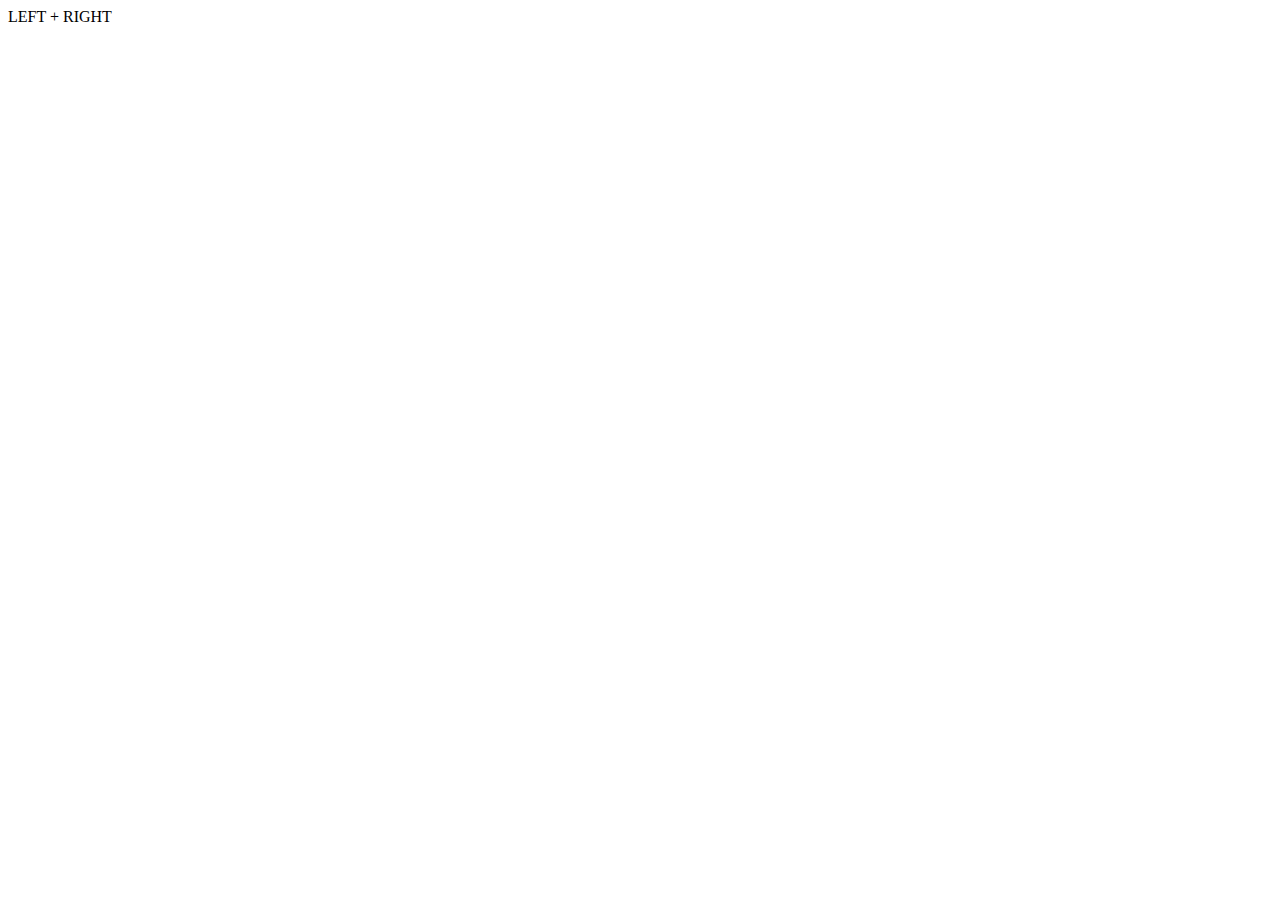
==== index.html @ 45dc5f55 "Main" ====
<!DOCTYPE html>
<html lang="en">
<head>
    <meta charset="UTF-8">
    <meta http-equiv="X-UA-Compatible" content="IE=edge">
    <meta name="viewport" content="width=device-width, initial-scale=1.0">
    <title>SIGN_UP</title>
    <link rel="stylesheet" href="./css/main.css">
</head>
<body>
    <main>
        LEFT + RIGHT
    </main>
</body>
</html>
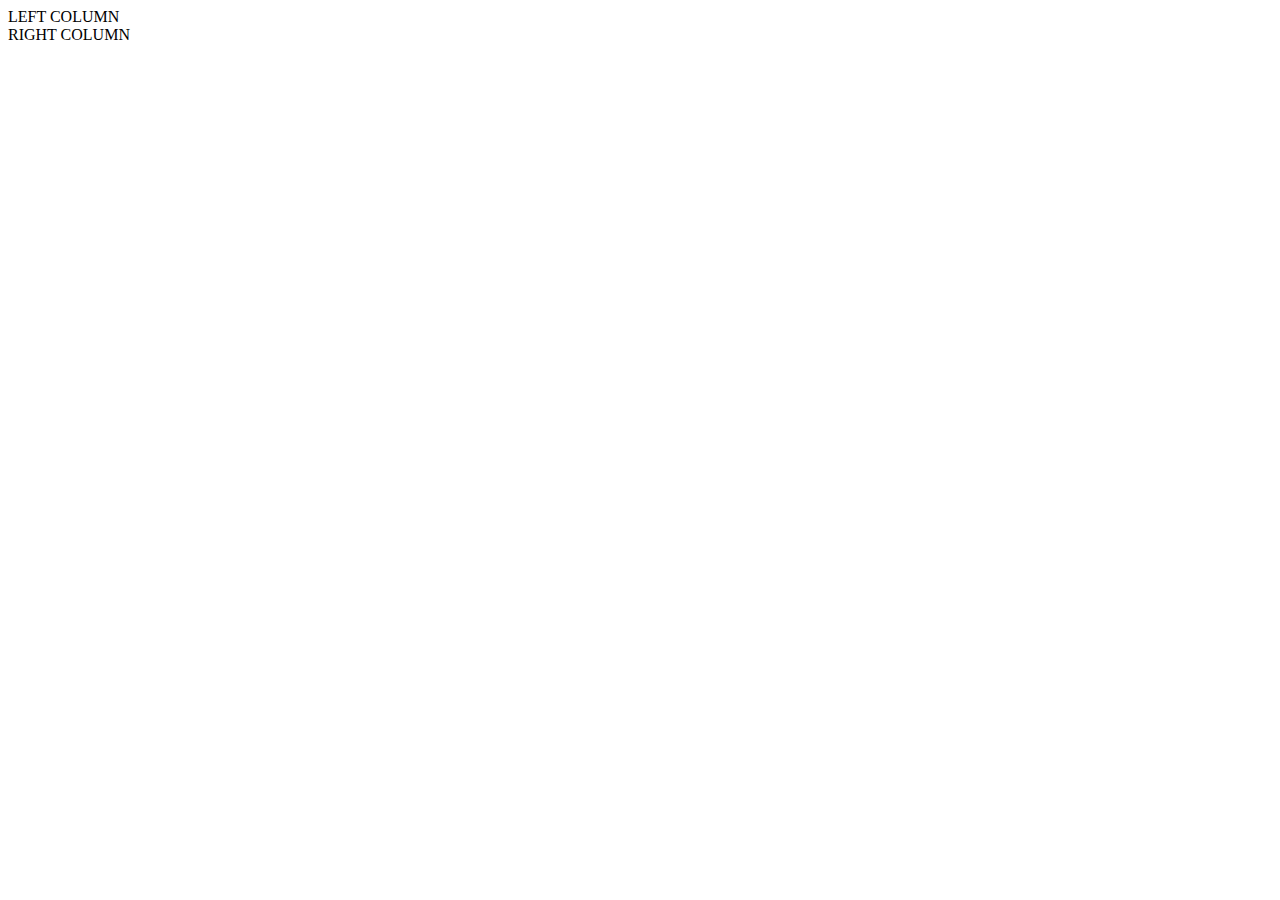
==== commit 45b3ad2b: "Column" ====
--- a/index.html
+++ b/index.html
@@ -9,7 +9,12 @@
 </head>
 <body>
     <main>
-        LEFT + RIGHT
+        <div>
+            LEFT COLUMN
+        </div>
+        <div>
+            RIGHT COLUMN
+        </div>
     </main>
 </body>
 </html>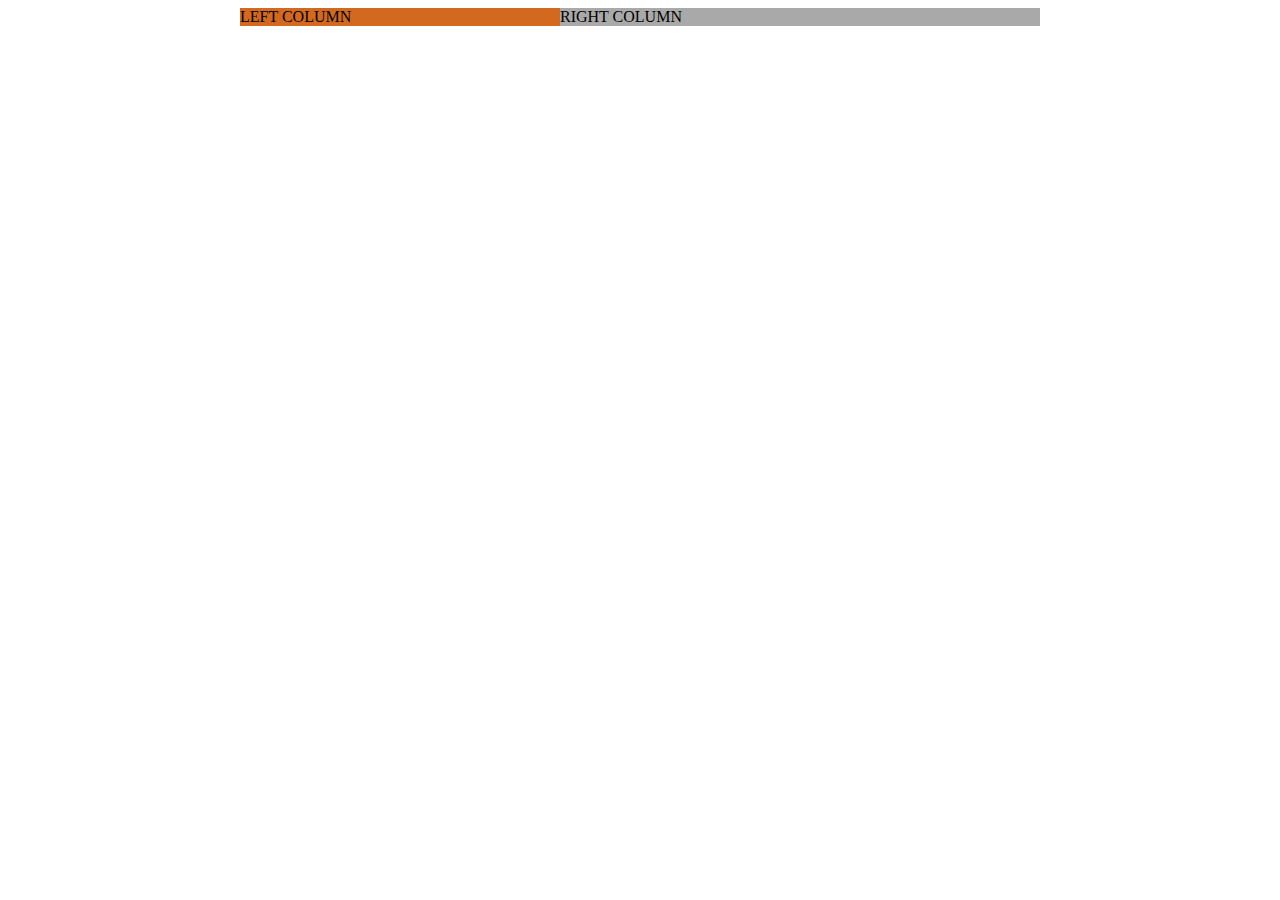
==== commit 561e68c9: "Klases" ====
--- a/index.html
+++ b/index.html
@@ -8,11 +8,11 @@
     <link rel="stylesheet" href="./css/main.css">
 </head>
 <body>
-    <main>
-        <div>
+    <main class="container">
+        <span class="left-column">
             LEFT COLUMN
-        </div>
-        <div>
+        </span>
+        <div class="right-column">
             RIGHT COLUMN
         </div>
     </main>
--- a/css/main.css
+++ b/css/main.css
@@ -0,0 +1,18 @@
+.container {
+    display: inline-block;
+    width: 800px;
+    background-color: blueviolet;
+    margin-left: calc((100% - 800px) / 2);
+}
+
+.left-column {
+    float: left;
+    width: 40%;
+    background-color: chocolate;
+}
+
+.right-column:last-of-type {
+    width: 60%;
+    float: left;
+    background-color: darkgray;
+}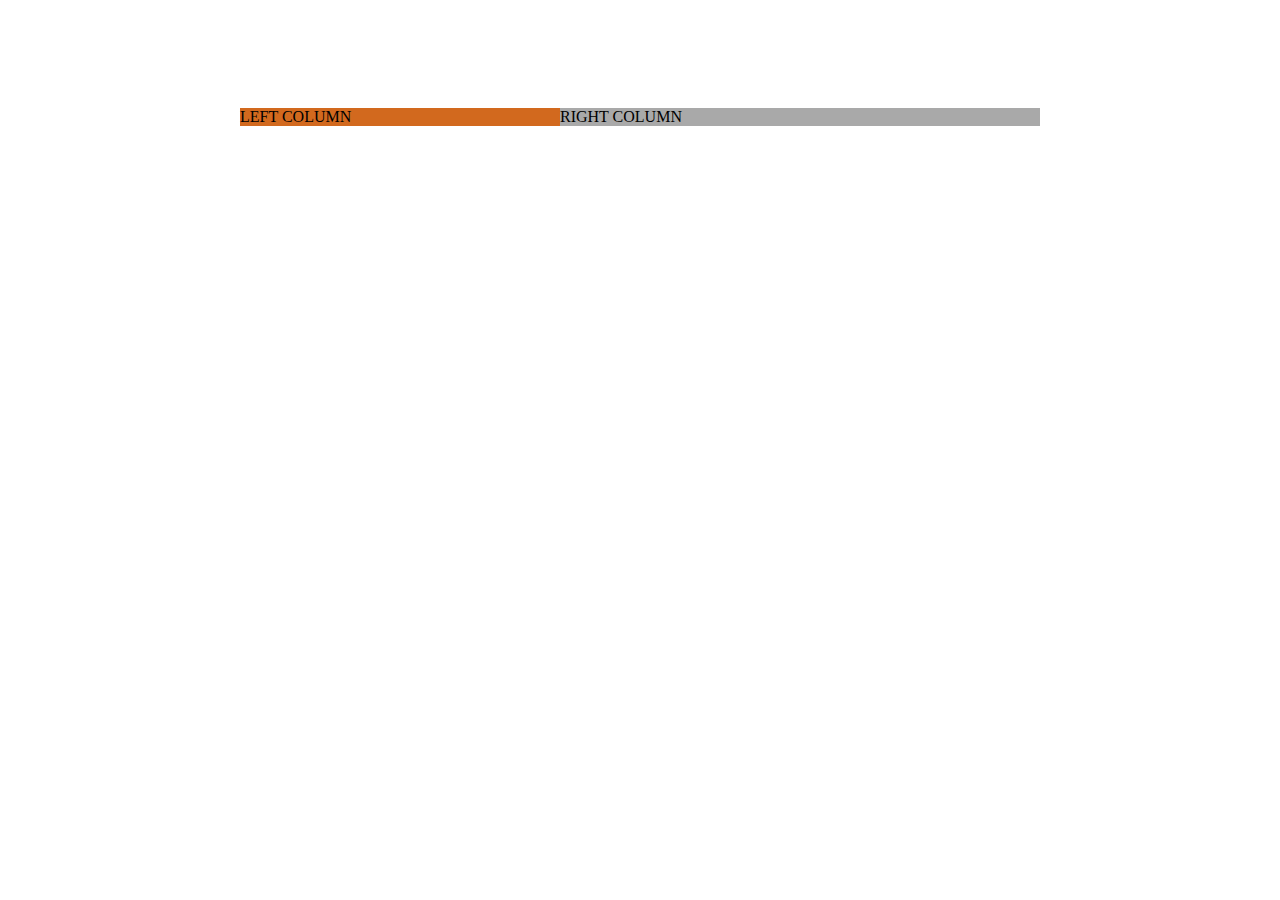
==== commit 31965178: "style-fix" ====
--- a/index.html
+++ b/index.html
@@ -9,9 +9,9 @@
 </head>
 <body>
     <main class="container">
-        <span class="left-column">
+        <div class="left-column">
             LEFT COLUMN
-        </span>
+        </div>
         <div class="right-column">
             RIGHT COLUMN
         </div>
--- a/css/main.css
+++ b/css/main.css
@@ -1,6 +1,7 @@
 .container {
     display: inline-block;
     width: 800px;
+    margin-top: 100px;
     background-color: blueviolet;
     margin-left: calc((100% - 800px) / 2);
 }
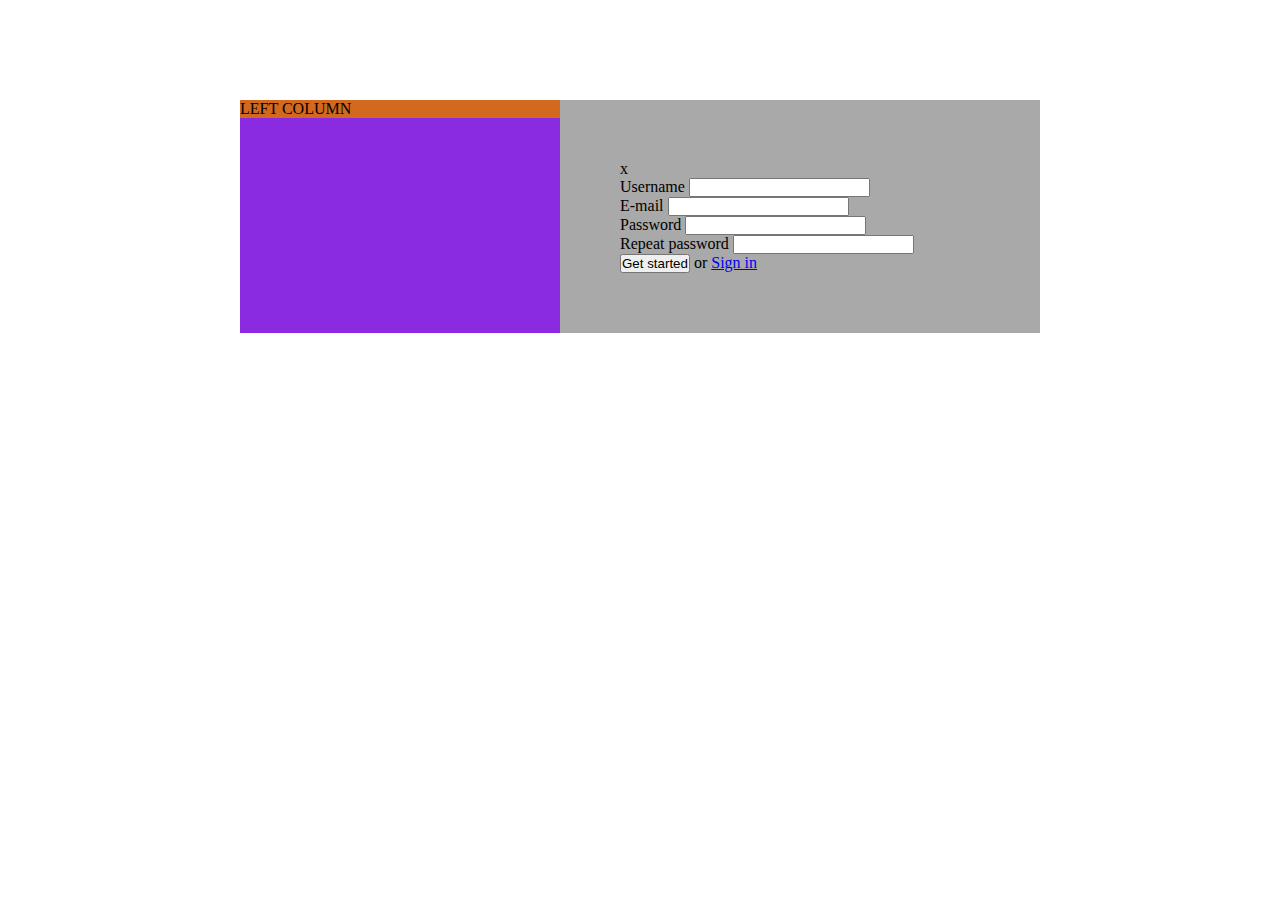
==== commit f6c1bb7f: "Form" ====
--- a/index.html
+++ b/index.html
@@ -13,7 +13,26 @@
             LEFT COLUMN
         </div>
         <div class="right-column">
-            RIGHT COLUMN
+            <div class="close">x</div>
+            <form>
+                <div class="form-row">
+                    <label for="">Username</label>
+                    <input type="text"></div>
+                <div class="form-row">
+                    <label for="">E-mail</label>
+                    <input type="email"></div>
+                <div class="form-row">
+                    <label for="">Password</label>
+                    <input type="password"></div>
+                <div class="form-row">
+                    <label for="">Repeat password</label>
+                    <input type="password"></div>
+                <div class="form-row">
+                    <button type="submit">Get started</button>
+                    <span>or</span>
+                    <a href="#">Sign in</a>
+                </div>
+            </form>
         </div>
     </main>
 </body>
--- a/css/main.css
+++ b/css/main.css
@@ -1,3 +1,12 @@
+body,
+body * {
+    margin: 0;
+    padding: 0;
+    vertical-align: top;
+    box-sizing: border-box;
+    font-family: ;
+}
+
 .container {
     display: inline-block;
     width: 800px;
@@ -12,8 +21,13 @@
     background-color: chocolate;
 }
 
-.right-column:last-of-type {
+.right-column {
     width: 60%;
     float: left;
     background-color: darkgray;
+    padding: 60px;
+}
+
+.close {
+
 }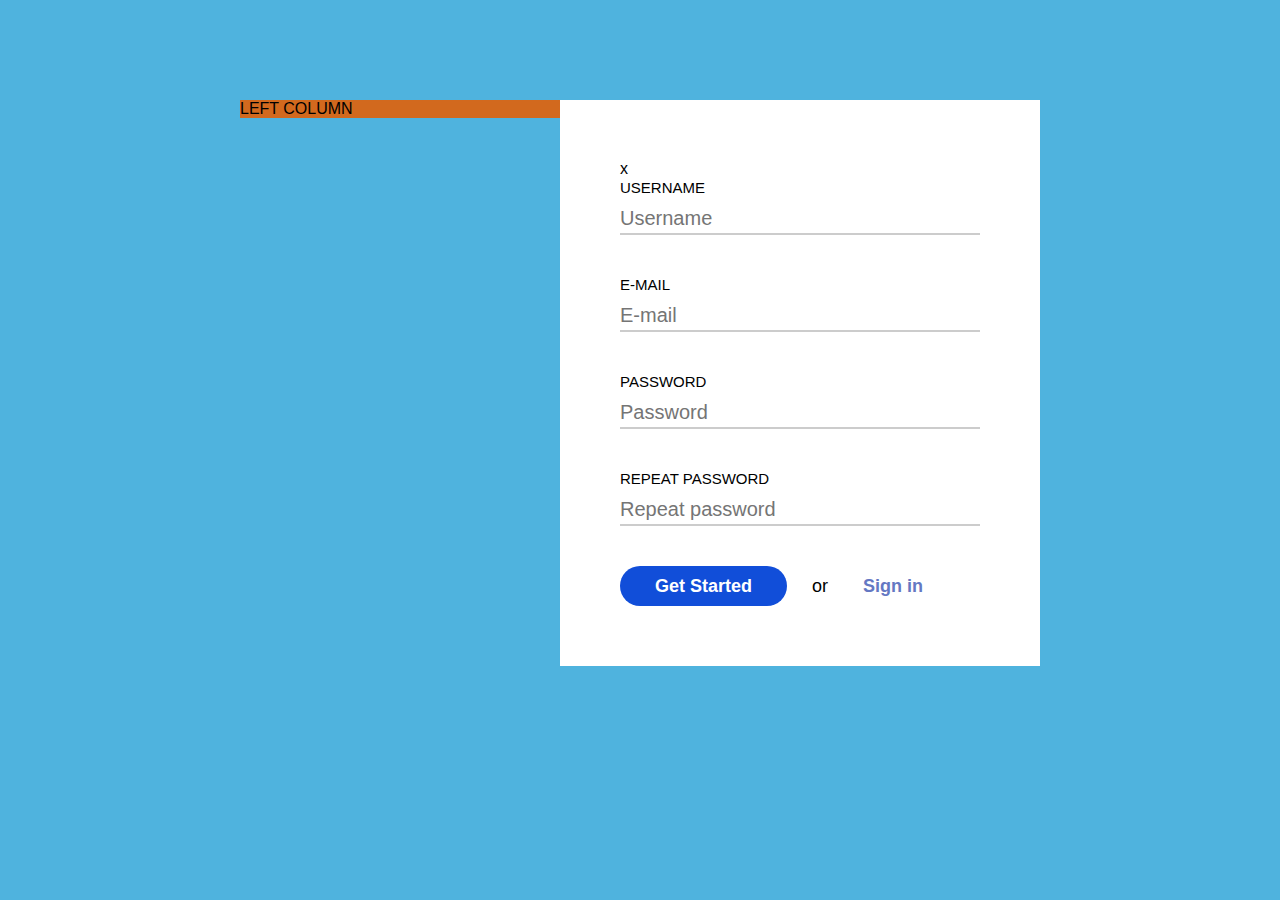
==== commit 0d12492c: "Form structure #2" ====
--- a/index.html
+++ b/index.html
@@ -16,17 +16,17 @@
             <div class="close">x</div>
             <form>
                 <div class="form-row">
-                    <label for="">Username</label>
-                    <input type="text"></div>
+                    <label for="username">Username</label>
+                    <input id="username" type="text" placeholder="Username" required></div>
                 <div class="form-row">
-                    <label for="">E-mail</label>
-                    <input type="email"></div>
+                    <label for="email">E-mail</label>
+                    <input id="email" type="email" placeholder="E-mail" required></div>
                 <div class="form-row">
-                    <label for="">Password</label>
-                    <input type="password"></div>
+                    <label for="pass">Password</label>
+                    <input id="pass" type="password" placeholder="Password" required></div>
                 <div class="form-row">
-                    <label for="">Repeat password</label>
-                    <input type="password"></div>
+                    <label for="re-pass">Repeat password</label>
+                    <input id="re-pass" type="password" placeholder="Repeat password" required></div>
                 <div class="form-row">
                     <button type="submit">Get started</button>
                     <span>or</span>
--- a/css/main.css
+++ b/css/main.css
@@ -4,14 +4,17 @@
     padding: 0;
     vertical-align: top;
     box-sizing: border-box;
-    font-family: ;
+    font-family: 'Gill Sans', 'Gill Sans MT', Calibri, 'Trebuchet MS', sans-serif
+}
+
+body {
+    background-color: #4FB3DE;
 }
 
 .container {
     display: inline-block;
     width: 800px;
     margin-top: 100px;
-    background-color: blueviolet;
     margin-left: calc((100% - 800px) / 2);
 }
 
@@ -24,10 +27,81 @@
 .right-column {
     width: 60%;
     float: left;
-    background-color: darkgray;
+    background-color: #fff;
     padding: 60px;
 }
 
-.close {
+.close {}
 
-}+form {
+    display: inline-block;
+    width: 100%;
+}
+
+form > .form-row {
+    display: inline-block;
+    width: 100%;
+    margin-bottom: 40px;
+}
+
+form > .form-row:last-of-type {
+    margin-bottom: 0;
+}
+
+form > .form-row > label {
+    display: inline-block;
+    width: 100%;
+    margin-bottom: 5px;
+    font-size: 15px;
+    line-height: 20px;
+    text-transform: uppercase;
+}
+
+form > .form-row > input {
+    display: inline-block;
+    width: 100%;
+    font-size: 20px;
+    line-height: 30px;
+    border: none;
+    border-bottom: 2px solid #ccc;
+}
+
+form > .form-row > button {
+    float: left;
+    padding: 10px;
+    padding-left: 35px;
+    padding-right: 35px;
+    font-size: 18px;
+    font-weight: bold;
+    line-height: 20px;
+    border: none;
+    border-radius: 20px;
+    background-color: #114ED9;
+    color: #fff;
+    text-transform: capitalize;
+    cursor: pointer;
+}
+
+form > .form-row > span {
+    float: left;
+    padding: 10px;
+    margin-left: 15px;
+    margin-right: 15px;
+    font-size: 18px;
+    line-height: 20px;
+}
+
+form > .form-row > a {
+    float: left;
+    padding: 10px;
+    font-size: 18px;
+    line-height: 20px;
+    color: #6478C3;
+    text-decoration: none;
+    font-weight: bold;
+}
+
+
+
+
+
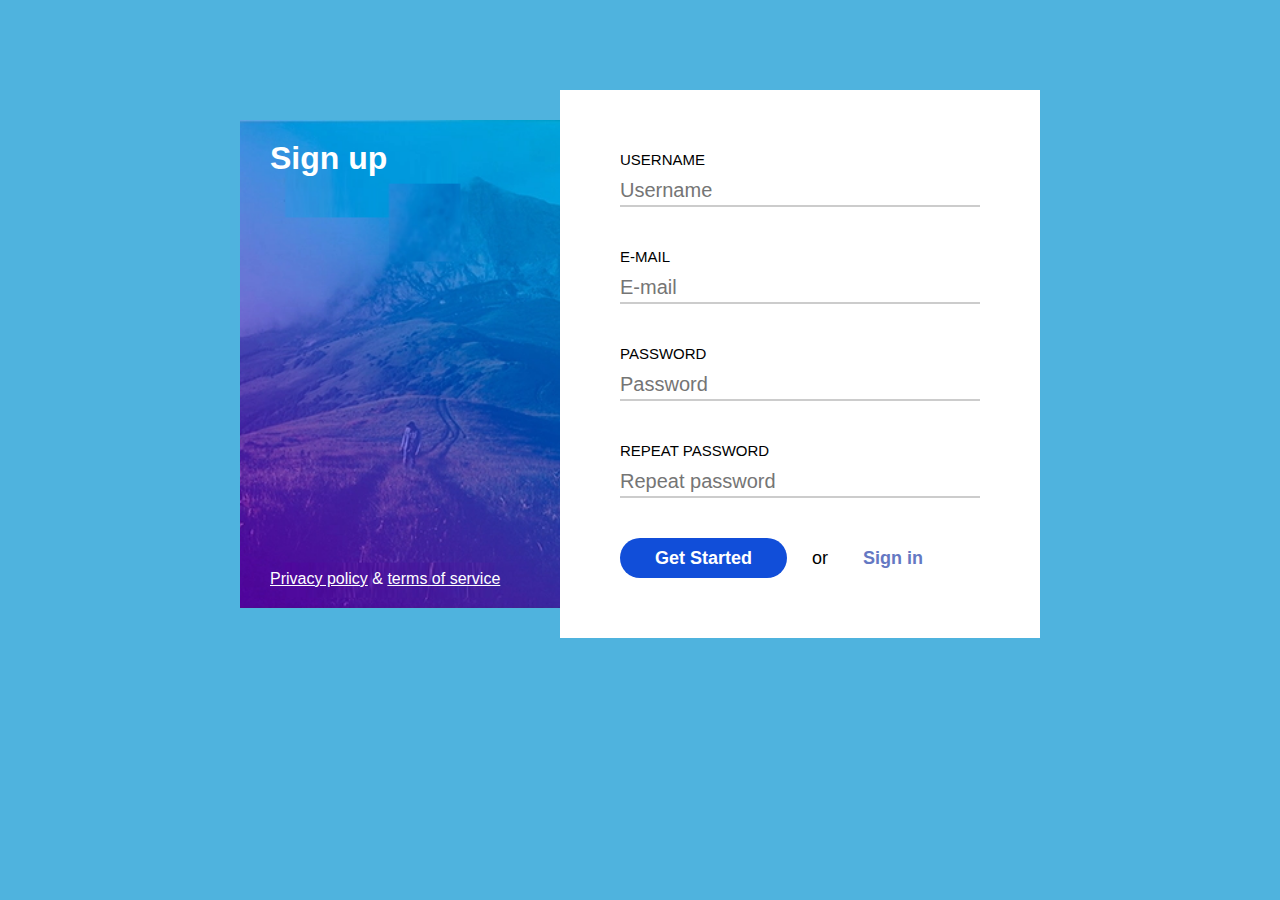
==== commit 798ca716: "Left column style update #3" ====
--- a/index.html
+++ b/index.html
@@ -10,7 +10,12 @@
 <body>
     <main class="container">
         <div class="left-column">
-            LEFT COLUMN
+            <h1 class="main-title">Sign up</h1>
+            <div class="links">
+                <a href="#">Privacy policy</a>
+                <span>&</span>
+                <a href="#">terms of service</a>
+            </div>
         </div>
         <div class="right-column">
             <div class="close">x</div>
--- a/css/main.css
+++ b/css/main.css
@@ -14,25 +14,75 @@
 .container {
     display: inline-block;
     width: 800px;
-    margin-top: 100px;
+    margin-top: 90px;
     margin-left: calc((100% - 800px) / 2);
+    position: relative;
 }
 
 .left-column {
-    float: left;
+    display: inline-block;
     width: 40%;
     background-color: chocolate;
+    background-image: url(../img/hill.jpg);
+    background-repeat: no-repeat;
+    background-position: center;
+    background-size: cover;
+    position: absolute;
+    top: 30px;
+    bottom: 30px;
+    left: 0;
+    color: white;
+}
+
+.left-column > .main-title {
+    position: absolute;
+    top: 20px;
+    left: 30px;
+    right: 30px;
+}
+
+.left-column > .links {
+    position: absolute;
+    bottom: 20px;
+    left: 30px;
+    right: 30px;
+}
+
+.left-column > .links > a {
+    color: white;
+}
+
+.left-column > .links > span {
+
 }
 
 .right-column {
     width: 60%;
-    float: left;
+    float: right;
     background-color: #fff;
     padding: 60px;
+    position: relative;
 }
 
-.close {}
+.close {
+    display: inline-block;
+    width: 60px;
+    height: 60px;
+    font-size: 30px;
+    text-align: center;
+    line-height: 57px;
+    position: absolute;
+    top: 0;
+    right: 0;
+    color: white;
 
+}
+
+.close:hover {
+    color: red;
+    cursor: pointer;
+    
+}
 form {
     display: inline-block;
     width: 100%;
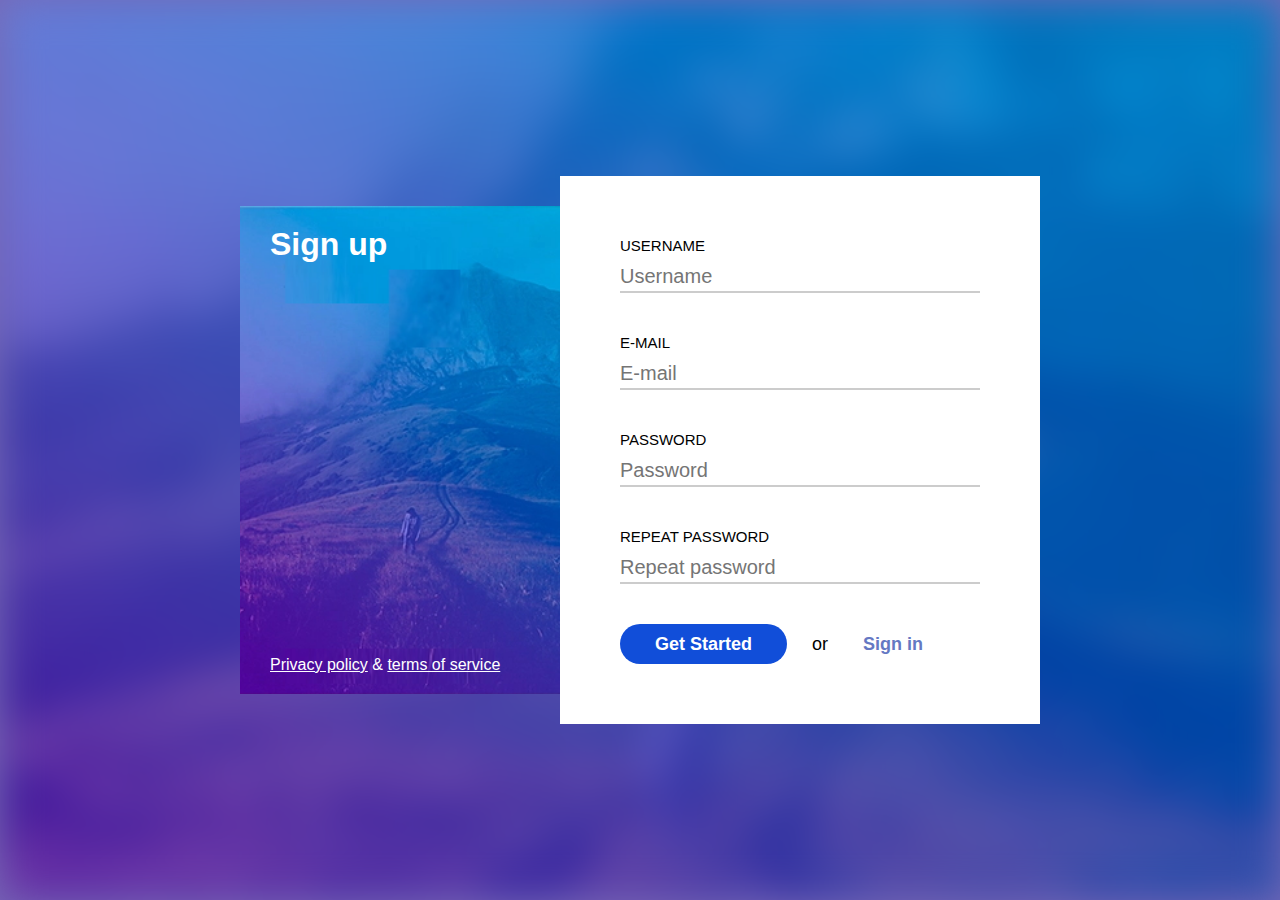
==== commit 6446327a: "Page background #5" ====
--- a/index.html
+++ b/index.html
@@ -8,6 +8,7 @@
     <link rel="stylesheet" href="./css/main.css">
 </head>
 <body>
+    <div class="backround"></div>
     <main class="container">
         <div class="left-column">
             <h1 class="main-title">Sign up</h1>
--- a/css/main.css
+++ b/css/main.css
@@ -6,17 +6,31 @@
     box-sizing: border-box;
     font-family: 'Gill Sans', 'Gill Sans MT', Calibri, 'Trebuchet MS', sans-serif
 }
+.backround {
+    display: inline-block;
+    width: 100%;
+    height: 100%;
+    background-color: #7669B8;
+    background-image: url(../img/hill.jpg);
+    background-repeat: no-repeat;
+    background-position: center;
+    background-size: cover;
+    filter: blur(20px);
+}
 
 body {
-    background-color: #4FB3DE;
+    background-color: #7669B8;
+    position: relative;
+    height: 100vh;
 }
 
 .container {
     display: inline-block;
     width: 800px;
-    margin-top: 90px;
-    margin-left: calc((100% - 800px) / 2);
-    position: relative;
+    position: absolute;
+    top: 50%;
+    left: 50%;
+    transform: translate(-50%, -50%);
 }
 
 .left-column {
